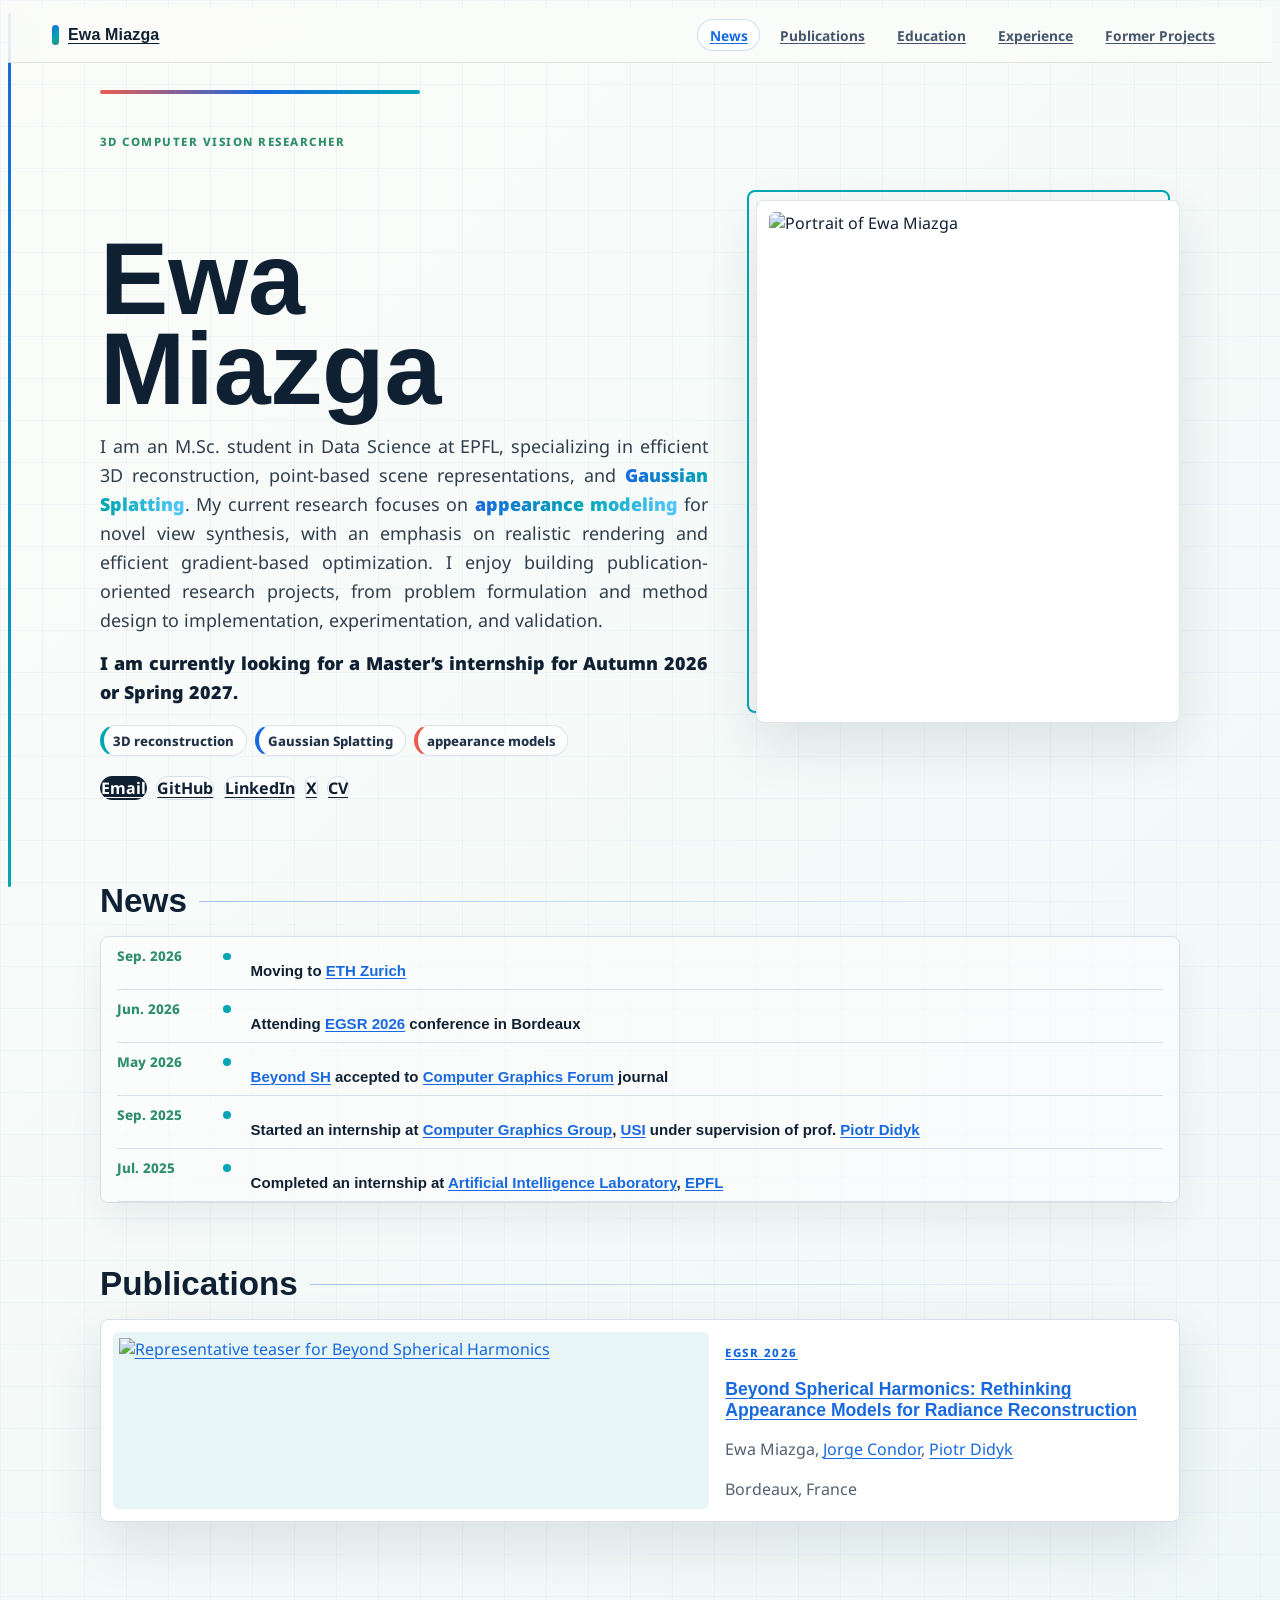
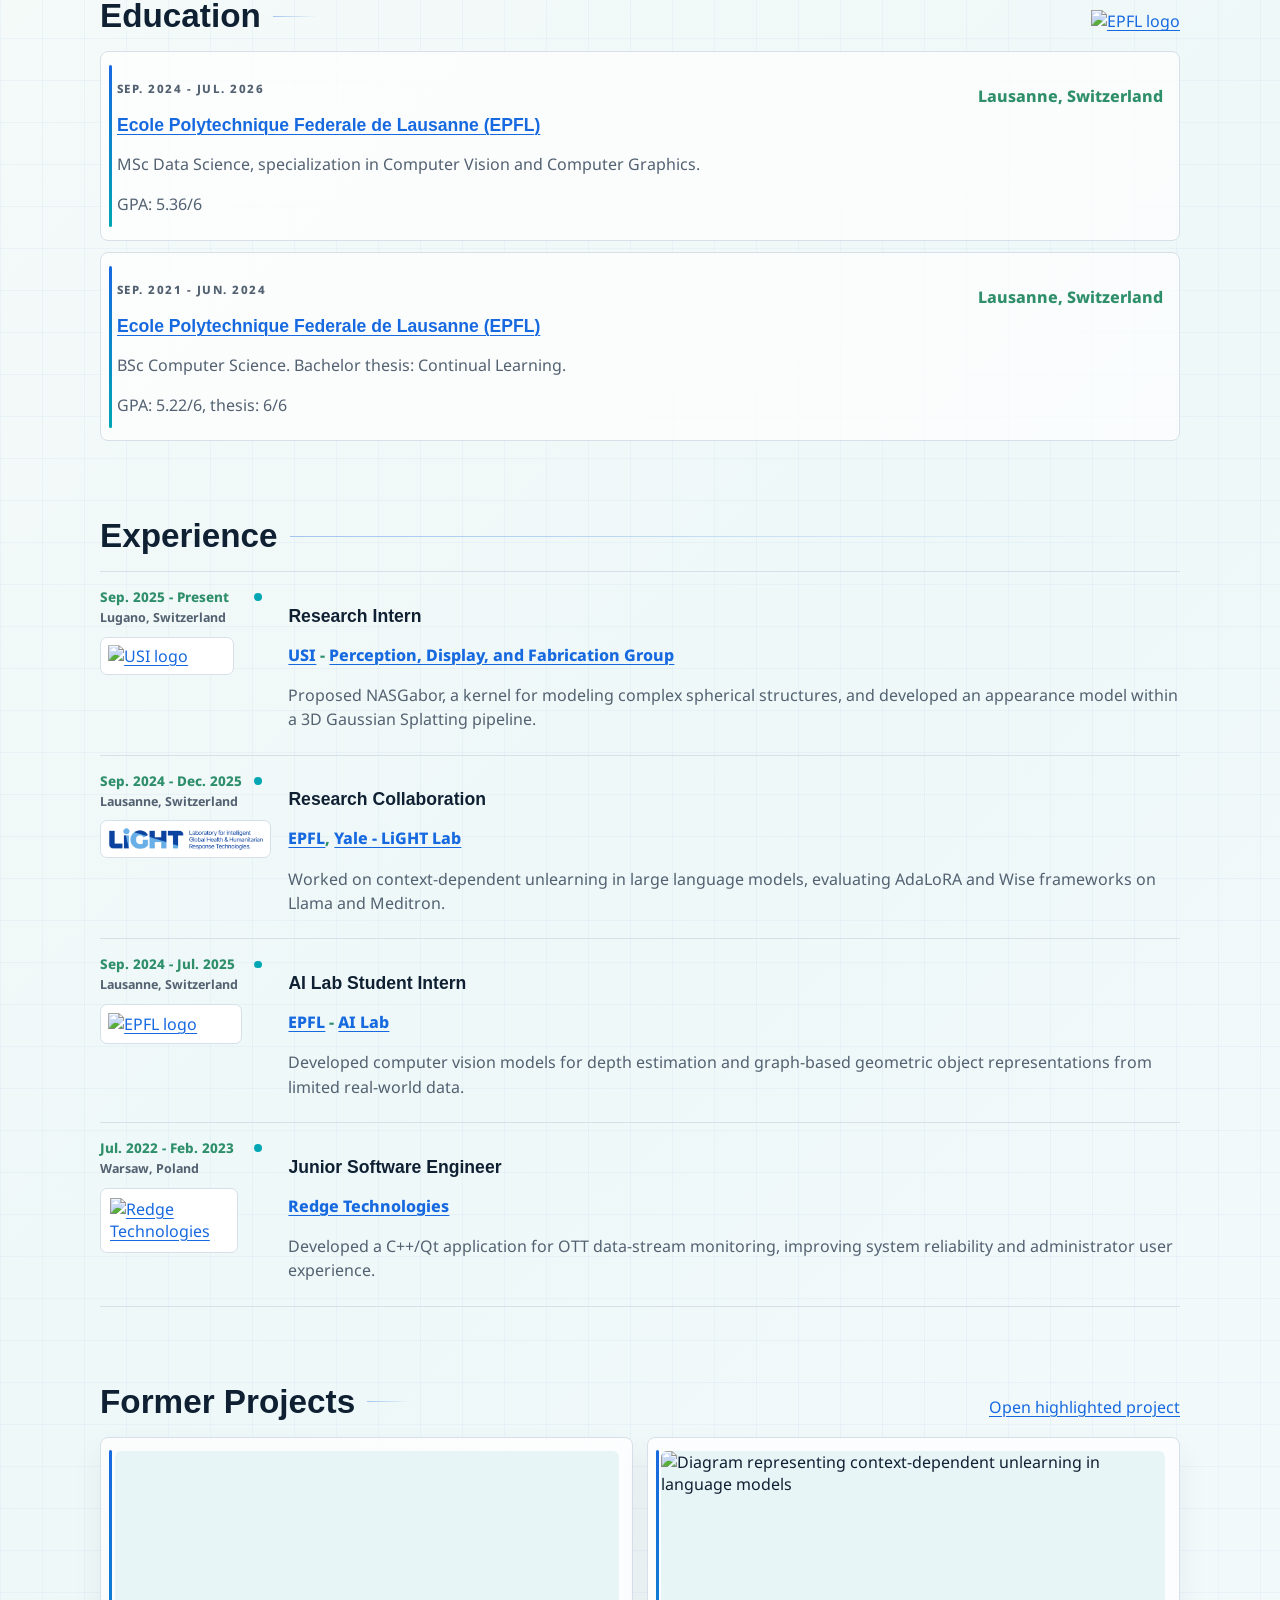
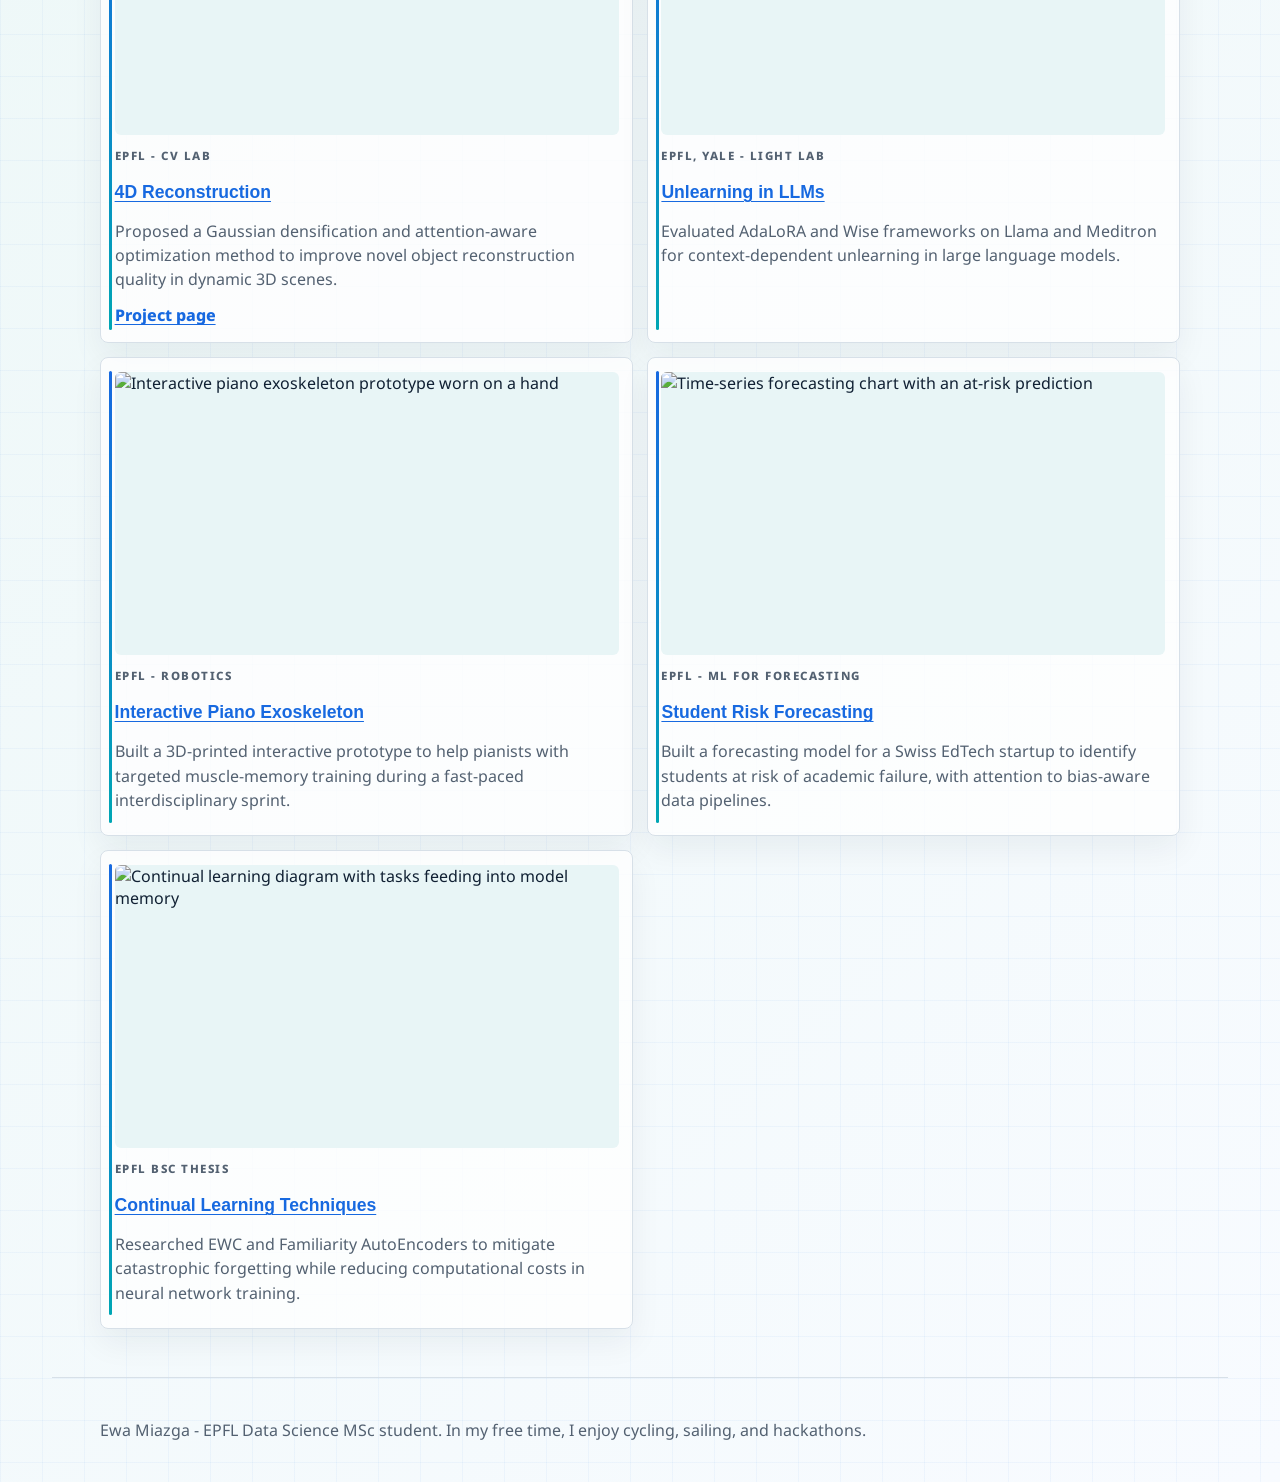
==== index.html @ 1c23f077 "Updated ReadMe & small fixes" ====
<!DOCTYPE html>
<html lang="en">
<head>
  <meta charset="utf-8">
  <meta name="viewport" content="width=device-width, initial-scale=1">
  <meta name="description" content="Ewa Miazga is an EPFL Data Science MSc student and computer vision researcher working on 3D reconstruction, Gaussian Splatting, and appearance modeling.">
  <meta name="keywords" content="Ewa Miazga, EwaMiazga, computer vision researcher, EPFL Data Science, 3D Gaussian Splatting, 3D reconstruction, appearance modeling">
  <meta name="author" content="Ewa Miazga">
  <meta name="robots" content="index, follow, max-image-preview:large">
  <link rel="canonical" href="https://ewamiazga.github.io/">
  <meta property="og:type" content="profile">
  <meta property="og:site_name" content="Ewa Miazga">
  <meta property="og:title" content="Ewa Miazga - Computer Vision Researcher">
  <meta property="og:description" content="Official personal website of Ewa Miazga, EPFL Data Science MSc student researching 3D reconstruction, Gaussian Splatting, and appearance modeling.">
  <meta property="og:image" content="https://ewamiazga.github.io/assets/ewa-miazga.png">
  <meta property="og:url" content="https://ewamiazga.github.io/">
  <meta name="twitter:card" content="summary_large_image">
  <meta name="twitter:title" content="Ewa Miazga - Computer Vision Researcher">
  <meta name="twitter:description" content="Official personal website of Ewa Miazga, EPFL Data Science MSc student researching 3D reconstruction and Gaussian Splatting.">
  <meta name="twitter:image" content="https://ewamiazga.github.io/assets/ewa-miazga.png">
  <title>Ewa Miazga - Computer Vision Researcher</title>

  <link rel="icon" href="./favicon.ico?v=4" sizes="any">
  <link rel="icon" type="image/svg+xml" href="./favicon.svg?v=4">
  <link rel="icon" type="image/png" sizes="32x32" href="./favicon-32.png?v=4">
  <link rel="shortcut icon" href="./favicon.ico?v=4">
  <link rel="apple-touch-icon" href="./apple-touch-icon.png?v=4">
  <link href="https://fonts.googleapis.com/css?family=Google+Sans|Noto+Sans|Castoro" rel="stylesheet">
  <link rel="stylesheet" href="./static/css/bulma.min.css">
  <link rel="stylesheet" href="./static/css/fontawesome.all.min.css">
  <link rel="stylesheet" href="./static/css/personal-site.css">
  <script type="application/ld+json">
    {
      "@context": "https://schema.org",
      "@type": "Person",
      "@id": "https://ewamiazga.github.io/#ewa-miazga",
      "name": "Ewa Miazga",
      "givenName": "Ewa",
      "familyName": "Miazga",
      "url": "https://ewamiazga.github.io/",
      "image": "https://ewamiazga.github.io/assets/ewa-miazga.png",
      "jobTitle": "Computer Vision Researcher",
      "description": "EPFL Data Science MSc student researching 3D reconstruction, Gaussian Splatting, and appearance modeling.",
      "email": "mailto:ewa.miazga02@gmail.com",
      "affiliation": [
        {
          "@type": "CollegeOrUniversity",
          "name": "Ecole Polytechnique Federale de Lausanne",
          "alternateName": "EPFL",
          "url": "https://www.epfl.ch/"
        },
        {
          "@type": "CollegeOrUniversity",
          "name": "Universita della Svizzera italiana",
          "alternateName": "USI",
          "url": "https://www.usi.ch/en"
        }
      ],
      "alumniOf": {
        "@type": "CollegeOrUniversity",
        "name": "Ecole Polytechnique Federale de Lausanne",
        "alternateName": "EPFL",
        "url": "https://www.epfl.ch/"
      },
      "knowsAbout": [
        "Computer vision",
        "3D reconstruction",
        "3D Gaussian Splatting",
        "Novel view synthesis",
        "Appearance modeling"
      ],
      "sameAs": [
        "https://github.com/ewaMiazga",
        "https://www.linkedin.com/in/ewa-miazga",
        "https://x.com/miazga02"
      ]
    }
  </script>
  <script defer src="./static/js/fontawesome.all.min.js"></script>
  <script defer src="./static/js/personal-site.js"></script>
</head>
<body class="personal-site">
  <nav class="personal-nav" aria-label="Main navigation">
    <a class="nav-name" href="./index.html">Ewa Miazga</a>
    <div class="nav-links">
      <a href="#news">News</a>
      <a href="#publications">Publications</a>
      <a href="#education">Education</a>
      <a href="#experience">Experience</a>
      <a href="#projects">Former Projects</a>
    </div>
  </nav>

  <main>
    <section class="personal-hero">
      <div class="personal-hero-copy">
        <p class="eyebrow">3D Computer Vision Researcher</p>
        <h1>Ewa Miazga</h1>
        <p class="hero-summary">
          I am an M.Sc. student in Data Science at EPFL, specializing in efficient 3D reconstruction,
          point-based scene representations, and <strong class="gradient-highlight">Gaussian Splatting</strong>.
          My current research focuses on <strong class="gradient-highlight">appearance modeling</strong>
          for novel view synthesis, with an emphasis on realistic rendering and efficient gradient-based
          optimization. I enjoy building publication-oriented research projects, from problem formulation
          and method design to implementation, experimentation, and validation.

          <strong class="internship-note">I am currently looking for a Master’s internship for Autumn 2026 or Spring 2027.</strong>
        </p>
        <div class="hero-focus" aria-label="Research focus areas">
          <span>3D reconstruction</span>
          <span>Gaussian Splatting</span>
          <span>appearance models</span>
        </div>
        <div class="hero-actions" aria-label="Profile links">
          <a class="button is-dark is-rounded" href="mailto:ewa.miazga02@gmail.com">
            <span class="icon"><i class="fas fa-envelope"></i></span>
            <span>Email</span>
          </a>
          <a class="button is-light is-rounded" href="https://github.com/ewaMiazga" target="_blank" rel="noopener">
            <span class="icon"><i class="fab fa-github"></i></span>
            <span>GitHub</span>
          </a>
          <a class="button is-light is-rounded" href="https://www.linkedin.com/in/ewa-miazga" target="_blank" rel="noopener">
            <span class="icon"><i class="fab fa-linkedin"></i></span>
            <span>LinkedIn</span>
          </a>
          <a class="button is-light is-rounded" href="https://x.com/miazga02" target="_blank" rel="noopener">
            <span class="icon"><i class="fab fa-twitter"></i></span>
            <span>X</span>
          </a>
          <a class="button is-light is-rounded" href="./assets/Ewa_Miazga_CV.pdf" target="_blank" rel="noopener">
            <span class="icon"><i class="fas fa-file-pdf"></i></span>
            <span>CV</span>
          </a>
        </div>
      </div>
      <figure class="portrait-wrap">
        <img src="./assets/ewa-miazga.png" alt="Portrait of Ewa Miazga">
        <!--<figcaption>Researching efficient radiance reconstruction</figcaption>-->
      </figure>
    </section>

    <section id="news" class="personal-section">
      <h2>News</h2>
      <div class="timeline compact-news">
        <article class="timeline-item">
          <time datetime="2026-09">Sep. 2026</time>
          <div>
            <h3>Moving to <a href="https://ethz.ch/en.html" target="_blank" rel="noopener">ETH Zurich</a></h3>
          </div>
        </article>
        <article class="timeline-item">
          <time datetime="2026-06">Jun. 2026</time>
          <div>
            <h3>
              Attending <a href="https://egsr2026.inria.fr" target="_blank" rel="noopener">EGSR 2026</a>
              conference in Bordeaux
            </h3>
          </div>
        </article>
        <article class="timeline-item">
          <time datetime="2026-05">May 2026</time>
          <div>
            <h3>
              <strong>
                <a href="https://arcanous98.github.io/projectPages/beyondSH.html" target="_blank" rel="noopener">Beyond SH</a>
                accepted to
                <a href="https://onlinelibrary.wiley.com/journal/14678659" target="_blank" rel="noopener">Computer Graphics Forum</a>
                journal
              </strong>
            </h3>
          </div>
        </article>
        <article class="timeline-item">
          <time datetime="2025-09">Sep. 2025</time>
          <div>
            <h3>
              Started an internship at <a href="https://www.pdf.inf.usi.ch/people/piotr/" target="_blank" rel="noopener">Computer Graphics Group</a>,
              <a href="https://www.usi.ch/en" target="_blank" rel="noopener">USI</a>
              under supervision of prof.
              <a href="https://scholar.google.com/citations?user=kH5VxAIAAAAJ&hl=en" target="_blank" rel="noopener">Piotr Didyk</a>
            </h3>
          </div>
        </article>
        <article class="timeline-item">
          <time datetime="2025-07">Jul. 2025</time>
          <div>
            <h3>
              Completed an internship at
              <a href="https://www.epfl.ch/labs/lia/" target="_blank" rel="noopener">Artificial Intelligence Laboratory</a>, <a href="https://www.epfl.ch/en/" target="_blank" rel="noopener">EPFL</a>
            </h3>
          </div>
        </article>
      </div>
    </section>

    <section id="publications" class="personal-section">
      <h2>Publications</h2>
      <article class="featured-publication">
        <a class="publication-media" href="https://arcanous98.github.io/projectPages/beyondSH.html" target="_blank" rel="noopener">
          <img src="./assets/publication-teaser.png" alt="Representative teaser for Beyond Spherical Harmonics">
        </a>
        <div>
          <p class="section-label"><a href="https://egsr2026.inria.fr" target="_blank" rel="noopener">EGSR 2026</a></p>
          <h3>
            <a href="https://arcanous98.github.io/projectPages/beyondSH.html" target="_blank" rel="noopener">
              Beyond Spherical Harmonics: Rethinking Appearance Models for Radiance Reconstruction
            </a>
          </h3>
          <p>
            Ewa Miazga,
            <a href="https://arcanous98.github.io/index.html" target="_blank" rel="noopener">Jorge Condor</a>,
            <a href="https://scholar.google.com/citations?user=kH5VxAIAAAAJ&hl=en" target="_blank" rel="noopener">Piotr Didyk</a>
          </p>
          <p>Bordeaux, France</p>
        </div>
      </article>
    </section>

    <section id="education" class="personal-section">
      <div class="section-heading-row">
        <h2>Education</h2>
        <a href="https://www.epfl.ch/en/" target="_blank" rel="noopener">
          <img class="section-badge" src="./assets/epfl-logo.png" alt="EPFL logo">
        </a>
      </div>

      <div class="credential-list">
        <article class="credential-card">
          <div>
            <p class="section-label">Sep. 2024 - Jul. 2026</p>
            <h3><a href="https://www.epfl.ch/en/" target="_blank" rel="noopener">Ecole Polytechnique Federale de Lausanne (EPFL)</a></h3>
            <p>MSc Data Science, specialization in Computer Vision and Computer Graphics.</p>
            <p>GPA: 5.36/6</p>
          </div>
          <p class="credential-location">Lausanne, Switzerland</p>
        </article>

        <article class="credential-card">
          <div>
            <p class="section-label">Sep. 2021 - Jun. 2024</p>
            <h3><a href="https://www.epfl.ch/en/" target="_blank" rel="noopener">Ecole Polytechnique Federale de Lausanne (EPFL)</a></h3>
            <p>BSc Computer Science. Bachelor thesis: Continual Learning.</p>
            <p>GPA: 5.22/6, thesis: 6/6</p>
          </div>
          <p class="credential-location">Lausanne, Switzerland</p>
        </article>
      </div>
    </section>

    <section id="experience" class="personal-section">
      <h2>Experience</h2>
      <div class="timeline">
        <article class="timeline-item">
          <div class="timeline-meta">
            <time datetime="2025-09">Sep. 2025 - Present</time>
            <p class="timeline-location">Lugano, Switzerland</p>
            <a href="https://www.usi.ch/en" target="_blank" rel="noopener">
              <img class="experience-badge usi-badge" src="./assets/usi-logo.svg" alt="USI logo">
            </a>
          </div>
          <div>
            <h3>Research Intern</h3> 
            <p class="timeline-subtitle">
            <a href="https://www.usi.ch/en" target="_blank" rel="noopener">USI</a>
            - <a href="https://www.pdf.inf.usi.ch/people/piotr/" target="_blank" rel="noopener">Perception, Display, and Fabrication Group</a>
            </p>
            <p>
              Proposed NASGabor, a kernel for modeling complex spherical structures, and developed
              an appearance model within a 3D Gaussian Splatting pipeline.
            </p>
          </div>
        </article>

        <article class="timeline-item">
          <div class="timeline-meta">
            <time datetime="2024-09">Sep. 2024 - Dec. 2025</time>
            <p class="timeline-location">Lausanne, Switzerland</p>
            <a href="https://www.light-laboratory.org" target="_blank" rel="noopener">
              <img class="experience-badge light-lab-badge" src="./assets/light-lab-blue-logo.png" alt="LiGHT Laboratory logo">
            </a>
          </div>
          <div>
            <h3>Research Collaboration</h3>
            <p class="timeline-subtitle">
              <a href="https://www.epfl.ch/en/" target="_blank" rel="noopener">EPFL</a>, <a href="https://www.yale.edu" target="_blank" rel="noopener">Yale - LiGHT Lab</a>
            </p>
            <p>
              Worked on context-dependent unlearning in large language models, evaluating AdaLoRA and
              Wise frameworks on Llama and Meditron.
            </p>
          </div>
        </article>

        <article class="timeline-item">
          <div class="timeline-meta">
            <time datetime="2024-09">Sep. 2024 - Jul. 2025</time>
            <p class="timeline-location">Lausanne, Switzerland</p>
            <a href="https://www.epfl.ch/labs/lia/" target="_blank" rel="noopener">
              <img class="experience-badge epfl-badge" src="./assets/epfl-logo.png" alt="EPFL logo">
            </a>
          </div>
          <div>
            <h3>AI Lab Student Intern</h3>
            <p class="timeline-subtitle">
              <a href="https://www.epfl.ch/en/" target="_blank" rel="noopener">EPFL</a>
              - <a href="https://www.epfl.ch/labs/lia/" target="_blank" rel="noopener">AI Lab</a>
            </p>
            <p>
              Developed computer vision models for depth estimation and graph-based geometric object
              representations from limited real-world data.
            </p>
          </div>
        </article>

        <article class="timeline-item">
          <div class="timeline-meta">
            <time datetime="2022-07">Jul. 2022 - Feb. 2023</time>
            <p class="timeline-location">Warsaw, Poland</p>
            <a href="https://redge.com/en/" target="_blank" rel="noopener">
              <img class="experience-badge redge-badge" src="./assets/redge-logo.svg" alt="Redge Technologies logo">
            </a>
          </div>
          <div>
            <h3>Junior Software Engineer</h3>
            <p class="timeline-subtitle"><a href="https://redge.com/en/" target="_blank" rel="noopener">Redge Technologies</a></p>
            <p>
              Developed a C++/Qt application for OTT data-stream monitoring, improving system
              reliability and administrator user experience.
            </p>
          </div>
        </article>
      </div>
    </section>

    <section id="projects" class="personal-section">
      <div class="section-heading-row">
        <h2>Former Projects</h2>
        <a href="./projects/3dgstream/">Open highlighted project</a>
      </div>

      <div class="project-grid">
        <article class="project-card">
          <div class="project-media">
            <video id="reconstruction-teaser" autoplay loop muted playsinline preload="auto">
              <source src="./projects/3dgstream/teaser-videos/0.2-spawn500-dyn-color-spawn-300iter-new-loss-color-map-min-dist-1-col-mask.mp4" type="video/mp4">
            </video>
          </div>
          <p class="section-label">EPFL - CV Lab</p>
          <h3>
            <a href="./projects/3dgstream/">4D Reconstruction</a>
          </h3>
          <p>
            Proposed a Gaussian densification and attention-aware optimization method to improve
            novel object reconstruction quality in dynamic 3D scenes.
          </p>
          <a class="text-link" href="https://ewamiazga.github.io" target="_blank" rel="noopener">
            Project page
          </a>
        </article>

        <article class="project-card">
          <div class="project-media">
            <img src="./assets/unlearning-thumbnail.svg" alt="Diagram representing context-dependent unlearning in language models">
          </div>
          <p class="section-label">EPFL, Yale - LiGHT Lab</p>
          <h3>
            <a href="https://github.com/CS-433/ml-project-2-data_dealers/blob/main/report2.pdf" target="_blank" rel="noopener">
              Unlearning in LLMs
            </a>
          </h3>
          <p>
            Evaluated AdaLoRA and Wise frameworks on Llama and Meditron for context-dependent unlearning
            in large language models.
          </p>
        </article>

        <article class="project-card">
          <div class="project-media">
            <img src="./assets/exoskeleton-demo.gif" alt="Interactive piano exoskeleton prototype worn on a hand">
          </div>
          <p class="section-label">EPFL - Robotics</p>
          <h3>
            <a href="https://github.com/epfl-cs358/2024sp-exoskeleton" target="_blank" rel="noopener">
              Interactive Piano Exoskeleton
            </a>
          </h3>
          <p>
            Built a 3D-printed interactive prototype to help pianists with targeted muscle-memory training
            during a fast-paced interdisciplinary sprint.
          </p>
        </article>

        <article class="project-card">
          <div class="project-media">
            <img src="./assets/forecasting-thumbnail.svg" alt="Time-series forecasting chart with an at-risk prediction">
          </div>
          <p class="section-label">EPFL - ML for Forecasting</p>
          <h3>
            <a href="https://github.com/ML4BD/final-submission-calcularis-crusaders/blob/main/MLBD_Final_Report_Calcularis_Crusaders.pdf" target="_blank" rel="noopener">
              Student Risk Forecasting
            </a>
          </h3>
          <p>
            Built a forecasting model for a Swiss EdTech startup to identify students at risk of academic
            failure, with attention to bias-aware data pipelines.
          </p>
        </article>

        <article class="project-card">
          <div class="project-media">
            <img src="./assets/continual-learning-thumbnail.svg" alt="Continual learning diagram with tasks feeding into model memory">
          </div>
          <p class="section-label">EPFL BSc Thesis</p>
          <h3>
            <a href="https://github.com/ewaMiazga/continual-learning-project-2024/blob/main/Report.pdf" target="_blank" rel="noopener">
              Continual Learning Techniques
            </a>
          </h3>
          <p>
            Researched EWC and Familiarity AutoEncoders to mitigate catastrophic forgetting while reducing
            computational costs in neural network training.
          </p>
        </article>
      </div>
    </section>
  </main>

  <footer class="personal-footer">
    <p>
      Ewa Miazga - EPFL Data Science MSc student. In my free time, I enjoy cycling, sailing, and hackathons.
    </p>
  </footer>
  <script>
    (() => {
      const teaser = document.getElementById("reconstruction-teaser");
      if (!teaser) return;

      const playTeaser = () => {
        teaser.muted = true;
        teaser.defaultMuted = true;
        teaser.playsInline = true;
        teaser.autoplay = true;
        teaser.loop = true;
        teaser.load();
        teaser.play().catch(() => {});
      };

      window.addEventListener("DOMContentLoaded", playTeaser);
      window.addEventListener("load", playTeaser);
      document.addEventListener("visibilitychange", () => {
        if (!document.hidden) playTeaser();
      });
      ["pointerdown", "touchstart", "keydown"].forEach((eventName) => {
        window.addEventListener(eventName, playTeaser, { once: true });
      });
    })();
  </script>
</body>
</html>
---- static/css/personal-site.css ----
:root {
  --ink: #102033;
  --muted: #536171;
  --paper: #fbfcf9;
  --panel: #ffffff;
  --line: #d7e0e8;
  --blue: #1769e0;
  --cyan: #00a6b4;
  --green: #2f8f6b;
  --coral: #e85d4f;
  --shadow: 0 22px 55px rgba(16, 32, 51, 0.11);
}

.personal-site {
  background:
    linear-gradient(90deg, rgba(23, 105, 224, 0.045) 1px, transparent 1px),
    linear-gradient(180deg, rgba(23, 105, 224, 0.045) 1px, transparent 1px),
    linear-gradient(135deg, #fbfcf9 0%, #eef8f8 52%, #f8fbff 100%);
  background-size: 42px 42px, 42px 42px, auto;
  color: var(--ink);
  font-family: 'Noto Sans', sans-serif;
}

.personal-site a {
  color: var(--blue);
  text-decoration-thickness: 0.08em;
  text-underline-offset: 0.16em;
}

.personal-site a:hover {
  color: #0c4fb2;
}

.personal-site .button {
  border-radius: 999px;
  box-shadow: none;
  font-weight: 700;
  transition: transform 160ms ease, box-shadow 160ms ease, background 160ms ease;
}

.personal-site .button:hover {
  transform: translateY(-1px);
}

.personal-site .button.is-dark {
  background: var(--ink);
  border: 1px solid var(--ink);
  color: #ffffff;
}

.personal-site .button.is-dark:hover {
  background: #193653;
  box-shadow: 0 12px 24px rgba(16, 32, 51, 0.18);
  color: #ffffff;
}

.personal-site .button.is-light {
  background: rgba(255, 255, 255, 0.78);
  border: 1px solid var(--line);
  color: var(--ink);
}

.personal-site .button.is-light:hover {
  background: #ffffff;
  border-color: rgba(23, 105, 224, 0.35);
  color: var(--blue);
}

.personal-nav {
  align-items: center;
  backdrop-filter: blur(18px);
  background: rgba(251, 252, 249, 0.84);
  border-bottom: 1px solid rgba(16, 32, 51, 0.11);
  display: flex;
  justify-content: space-between;
  padding: 0.7rem clamp(1rem, 4vw, 2.75rem);
  position: sticky;
  top: 0;
  z-index: 20;
}

.nav-name {
  align-items: center;
  color: var(--ink) !important;
  display: inline-flex;
  font-family: 'Google Sans', sans-serif;
  font-size: 1rem;
  font-weight: 800;
  gap: 0.55rem;
  letter-spacing: 0.01em;
}

.nav-name::before {
  background: linear-gradient(135deg, var(--blue), var(--cyan) 55%, var(--green));
  border-radius: 4px;
  content: "";
  height: 1.25rem;
  width: 0.45rem;
}

.nav-links {
  display: flex;
  flex-wrap: wrap;
  gap: 0.45rem;
  justify-content: flex-end;
}

.nav-links a {
  border: 1px solid transparent;
  border-radius: 999px;
  color: #46566a;
  font-size: 0.86rem;
  font-weight: 700;
  padding: 0.34rem 0.72rem;
  transition: background 160ms ease, border-color 160ms ease, color 160ms ease;
}

.nav-links a:hover,
.nav-links a.is-active {
  background: #ffffff;
  border-color: rgba(23, 105, 224, 0.22);
  color: var(--blue);
}

.personal-hero,
.personal-section,
.personal-footer {
  margin: 0 auto;
  max-width: 1080px;
  padding-left: clamp(1rem, 4vw, 3rem);
  padding-right: clamp(1rem, 4vw, 3rem);
}

.personal-hero {
  align-items: center;
  display: grid;
  gap: clamp(1.5rem, 4vw, 3rem);
  grid-template-columns: minmax(0, 1.12fr) minmax(280px, 0.78fr);
  min-height: calc(76vh - 58px);
  padding-bottom: 3.4rem;
  padding-top: 3.7rem;
  position: relative;
}

.personal-hero::before {
  background: linear-gradient(90deg, var(--coral), var(--blue), var(--cyan));
  border-radius: 999px;
  content: "";
  height: 4px;
  left: clamp(1rem, 4vw, 3rem);
  position: absolute;
  top: 1.65rem;
  width: min(320px, 46vw);
}

.personal-hero-copy {
  position: relative;
  z-index: 1;
}

.eyebrow,
.section-label {
  color: var(--green);
  font-size: 0.72rem;
  font-weight: 800;
  letter-spacing: 0.13em;
  margin-bottom: 0.5rem;
  text-transform: uppercase;
}

.personal-hero h1 {
  color: var(--ink);
  font-family: 'Google Sans', sans-serif;
  font-size: clamp(3.2rem, 8vw, 6.4rem);
  font-weight: 800;
  letter-spacing: 0;
  line-height: 0.88;
  margin-bottom: 1.05rem;
  max-width: 7ch;
}

.hero-summary {
  color: #2f3d4c;
  font-size: clamp(1rem, 1.6vw, 1.12rem);
  line-height: 1.62;
  max-width: 680px;
  text-align: justify;
  text-wrap: pretty;
}

.gradient-highlight {
  background: linear-gradient(90deg, #1769e0 0%, #00a6b4 52%, #55c7ff 100%);
  background-clip: text;
  -webkit-background-clip: text;
  color: transparent;
  font-weight: 900;
}

.internship-note {
  color: var(--ink);
  display: block;
  font-weight: 900;
  margin-top: 0.85rem;
}

.hero-focus {
  display: flex;
  flex-wrap: wrap;
  gap: 0.5rem;
  margin-top: 1rem;
}

.hero-focus span {
  background: rgba(255, 255, 255, 0.72);
  border: 1px solid rgba(16, 32, 51, 0.12);
  border-left: 4px solid var(--cyan);
  border-radius: 999px;
  color: #223248;
  font-size: 0.82rem;
  font-weight: 800;
  padding: 0.36rem 0.72rem 0.36rem 0.58rem;
}

.hero-focus span:nth-child(2) {
  border-left-color: var(--blue);
}

.hero-focus span:nth-child(3) {
  border-left-color: var(--coral);
}

.hero-actions {
  display: flex;
  flex-wrap: wrap;
  gap: 0.58rem;
  margin-top: 1.25rem;
}

.portrait-wrap {
  background: var(--panel);
  border: 1px solid rgba(16, 32, 51, 0.12);
  border-radius: 8px;
  box-shadow: var(--shadow);
  margin: 0;
  padding: 0.7rem;
  position: relative;
}

.portrait-wrap::before {
  border: 2px solid var(--cyan);
  border-radius: 8px;
  content: "";
  inset: -0.65rem 0.55rem 0.55rem -0.65rem;
  position: absolute;
  z-index: -1;
}

.portrait-wrap img {
  aspect-ratio: 4 / 5;
  border-radius: 6px;
  display: block;
  height: auto;
  object-fit: cover;
  width: 100%;
}

.portrait-wrap figcaption {
  background: var(--ink);
  border-radius: 6px;
  bottom: 1.3rem;
  color: #ffffff;
  font-size: 0.78rem;
  font-weight: 800;
  left: -0.65rem;
  line-height: 1.25;
  max-width: 210px;
  padding: 0.62rem 0.72rem;
  position: absolute;
}

.personal-section {
  padding-bottom: 3rem;
  scroll-margin-top: 82px;
}

.personal-section h2 {
  align-items: center;
  color: var(--ink);
  display: flex;
  font-family: 'Google Sans', sans-serif;
  font-size: clamp(1.55rem, 2.6vw, 2.25rem);
  font-weight: 800;
  gap: 0.75rem;
  margin-bottom: 1rem;
}

.personal-section h2::after {
  background: linear-gradient(90deg, rgba(23, 105, 224, 0.36), rgba(0, 166, 180, 0));
  content: "";
  flex: 1;
  height: 1px;
  min-width: 44px;
}

.timeline {
  border-top: 1px solid var(--line);
}

.timeline-item {
  border-bottom: 1px solid var(--line);
  display: grid;
  gap: 1.15rem;
  grid-template-columns: 170px 1fr;
  padding: 1rem 0;
  position: relative;
}

.timeline-item::before {
  background: var(--cyan);
  border-radius: 999px;
  content: "";
  height: 0.48rem;
  left: 154px;
  position: absolute;
  top: 1.32rem;
  width: 0.48rem;
}

.compact-news {
  background: rgba(255, 255, 255, 0.58);
  border: 1px solid var(--line);
  border-radius: 8px;
  box-shadow: 0 16px 36px rgba(16, 32, 51, 0.06);
  padding: 0 1rem;
}

.compact-news .timeline-item {
  gap: 0.85rem;
  grid-template-columns: 120px 1fr;
  padding: 0.62rem 0;
}

.compact-news .timeline-item::before {
  left: 106px;
  top: 0.95rem;
}

.compact-news .timeline-item h3 {
  font-size: 0.94rem;
  margin-bottom: 0;
}

#news {
  padding-bottom: 2.2rem;
}

.timeline-item time {
  color: var(--green);
  display: block;
  font-size: 0.84rem;
  font-weight: 800;
}

.timeline-meta {
  align-self: start;
}

.timeline-location {
  color: var(--muted);
  font-size: 0.78rem;
  font-weight: 700;
  line-height: 1.25;
  margin: 0.18rem 0 0;
}

.timeline-subtitle {
  color: var(--green) !important;
  font-weight: 800;
  margin-bottom: 0.2rem;
}

.experience-badge {
  background: #ffffff;
  border: 1px solid var(--line);
  border-radius: 7px;
  display: block;
  height: auto;
  margin-top: 0.55rem;
  max-height: 46px;
  max-width: 118px;
  padding: 0.28rem;
}

.redge-badge {
  padding: 0.55rem;
}

.light-lab-badge {
  max-height: 42px;
  max-width: 156px;
  padding: 0.34rem 0.42rem;
}

.epfl-badge {
  max-height: 32px;
  max-width: 126px;
  padding: 0.5rem 0.45rem;
}

.usi-badge {
  max-height: 50px;
  padding: 0.45rem;
}

.timeline-item h3,
.featured-publication h3,
.credential-card h3,
.project-card h3 {
  font-family: 'Google Sans', sans-serif;
  font-size: 1.1rem;
  font-weight: 800;
  margin-bottom: 0.28rem;
}

.timeline-item p,
.featured-publication p,
.credential-card p,
.project-card p,
.personal-footer p {
  color: var(--muted);
  line-height: 1.52;
  margin-bottom: 0.45rem;
}

.featured-publication {
  background: var(--panel);
  border: 1px solid var(--line);
  border-radius: 8px;
  box-shadow: var(--shadow);
  display: grid;
  gap: 1rem;
  grid-template-columns: minmax(360px, 1.35fr) minmax(0, 1fr);
  overflow: hidden;
  padding: 0.75rem;
}

.publication-media {
  background: #e8f5f6;
  border-radius: 6px;
  display: block;
  margin-bottom: 0;
  overflow: hidden;
  padding: 0.35rem;
}

.publication-media img {
  display: block;
  height: auto;
  object-fit: contain;
  width: 100%;
}

.section-heading-row {
  align-items: baseline;
  display: flex;
  gap: 0.75rem;
  justify-content: space-between;
}

.section-badge {
  height: auto;
  max-height: 44px;
  max-width: 150px;
  object-fit: contain;
}

.credential-list {
  display: grid;
  gap: 0.7rem;
}

.credential-card {
  align-items: flex-start;
  background: rgba(255, 255, 255, 0.74);
  border: 1px solid var(--line);
  border-radius: 8px;
  display: flex;
  gap: 0.85rem;
  justify-content: space-between;
  padding: 1rem;
  position: relative;
}

.credential-card::before,
.project-card::before,
.featured-publication::before {
  background: linear-gradient(180deg, var(--blue), var(--cyan));
  border-radius: 999px;
  content: "";
  height: calc(100% - 1.6rem);
  left: 0.5rem;
  position: absolute;
  top: 0.8rem;
  width: 3px;
}

.credential-card > *,
.project-card > *,
.featured-publication > * {
  position: relative;
  z-index: 1;
}

.credential-location {
  color: var(--green) !important;
  flex: 0 0 auto;
  font-weight: 800;
  text-align: right;
}

.project-grid {
  display: grid;
  gap: 0.85rem;
  grid-template-columns: repeat(2, minmax(0, 1fr));
}

.project-card {
  background: rgba(255, 255, 255, 0.78);
  border: 1px solid var(--line);
  border-radius: 8px;
  box-shadow: 0 14px 32px rgba(16, 32, 51, 0.06);
  overflow: hidden;
  padding: 0.85rem 0.85rem 1rem;
  position: relative;
  transition: transform 160ms ease, box-shadow 160ms ease, border-color 160ms ease;
}

.project-card:hover {
  border-color: rgba(23, 105, 224, 0.32);
  box-shadow: var(--shadow);
  transform: translateY(-2px);
}

.project-media {
  aspect-ratio: 16 / 9;
  background: #e8f5f6;
  border-radius: 6px;
  margin-bottom: 0.75rem;
  overflow: hidden;
}

.project-media img,
.project-media video {
  display: block;
  height: 100%;
  object-fit: cover;
  width: 100%;
}

.text-link {
  display: inline-block;
  font-weight: 800;
  margin-top: 0.35rem;
}

.personal-footer {
  border-top: 1px solid var(--line);
  padding-bottom: 1.5rem;
  padding-top: 1.5rem;
}

@media (max-width: 820px) {
  .personal-nav {
    align-items: flex-start;
    flex-direction: column;
    gap: 0.65rem;
  }

  .nav-links {
    justify-content: flex-start;
  }

  .personal-hero {
    grid-template-columns: 1fr;
    min-height: auto;
    padding-top: 3rem;
  }

  .personal-hero h1 {
    max-width: none;
  }

  .portrait-wrap {
    max-width: 420px;
  }

  .portrait-wrap figcaption {
    left: 1.2rem;
  }

  .timeline-item,
  .compact-news .timeline-item,
  .project-grid,
  .featured-publication {
    grid-template-columns: 1fr;
  }

  .timeline-item::before,
  .compact-news .timeline-item::before {
    display: none;
  }

  .section-heading-row {
    align-items: flex-start;
    flex-direction: column;
  }

  .credential-card {
    flex-direction: column;
  }

  .credential-location {
    text-align: left;
  }
}
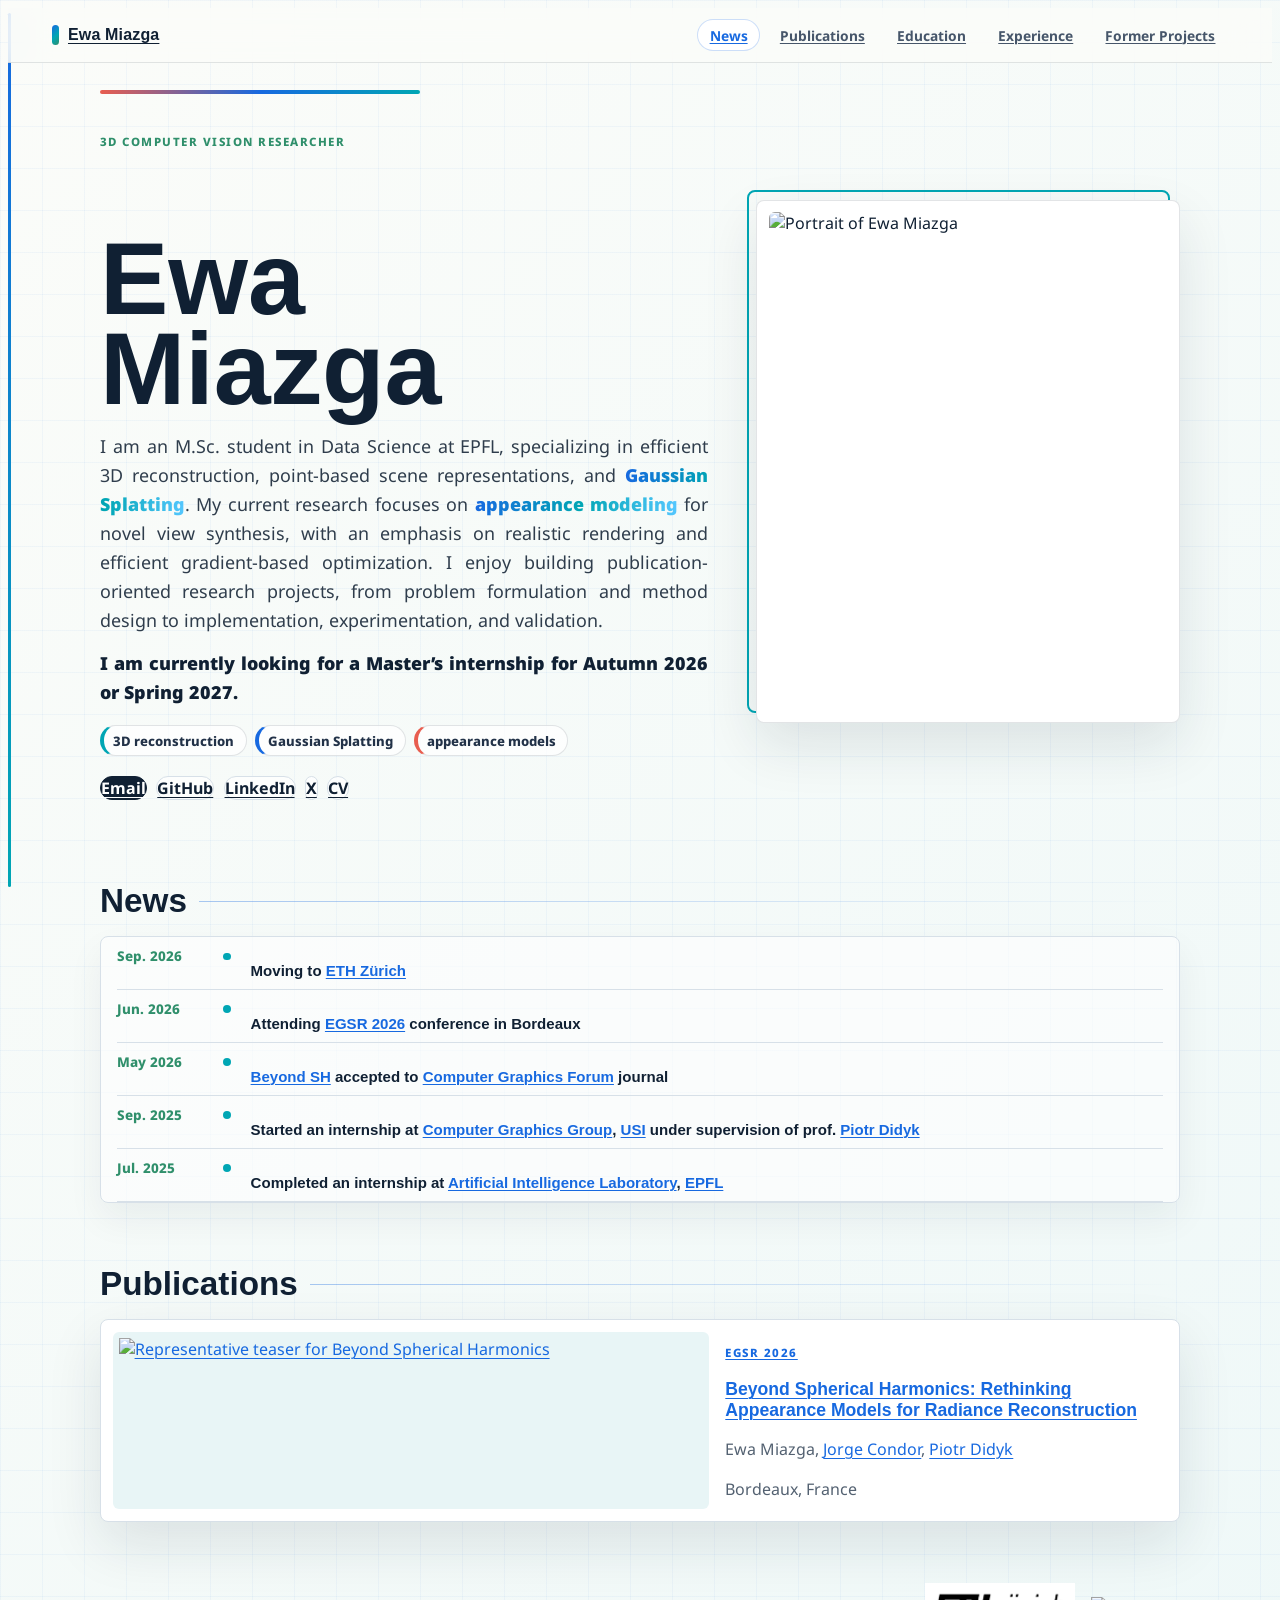
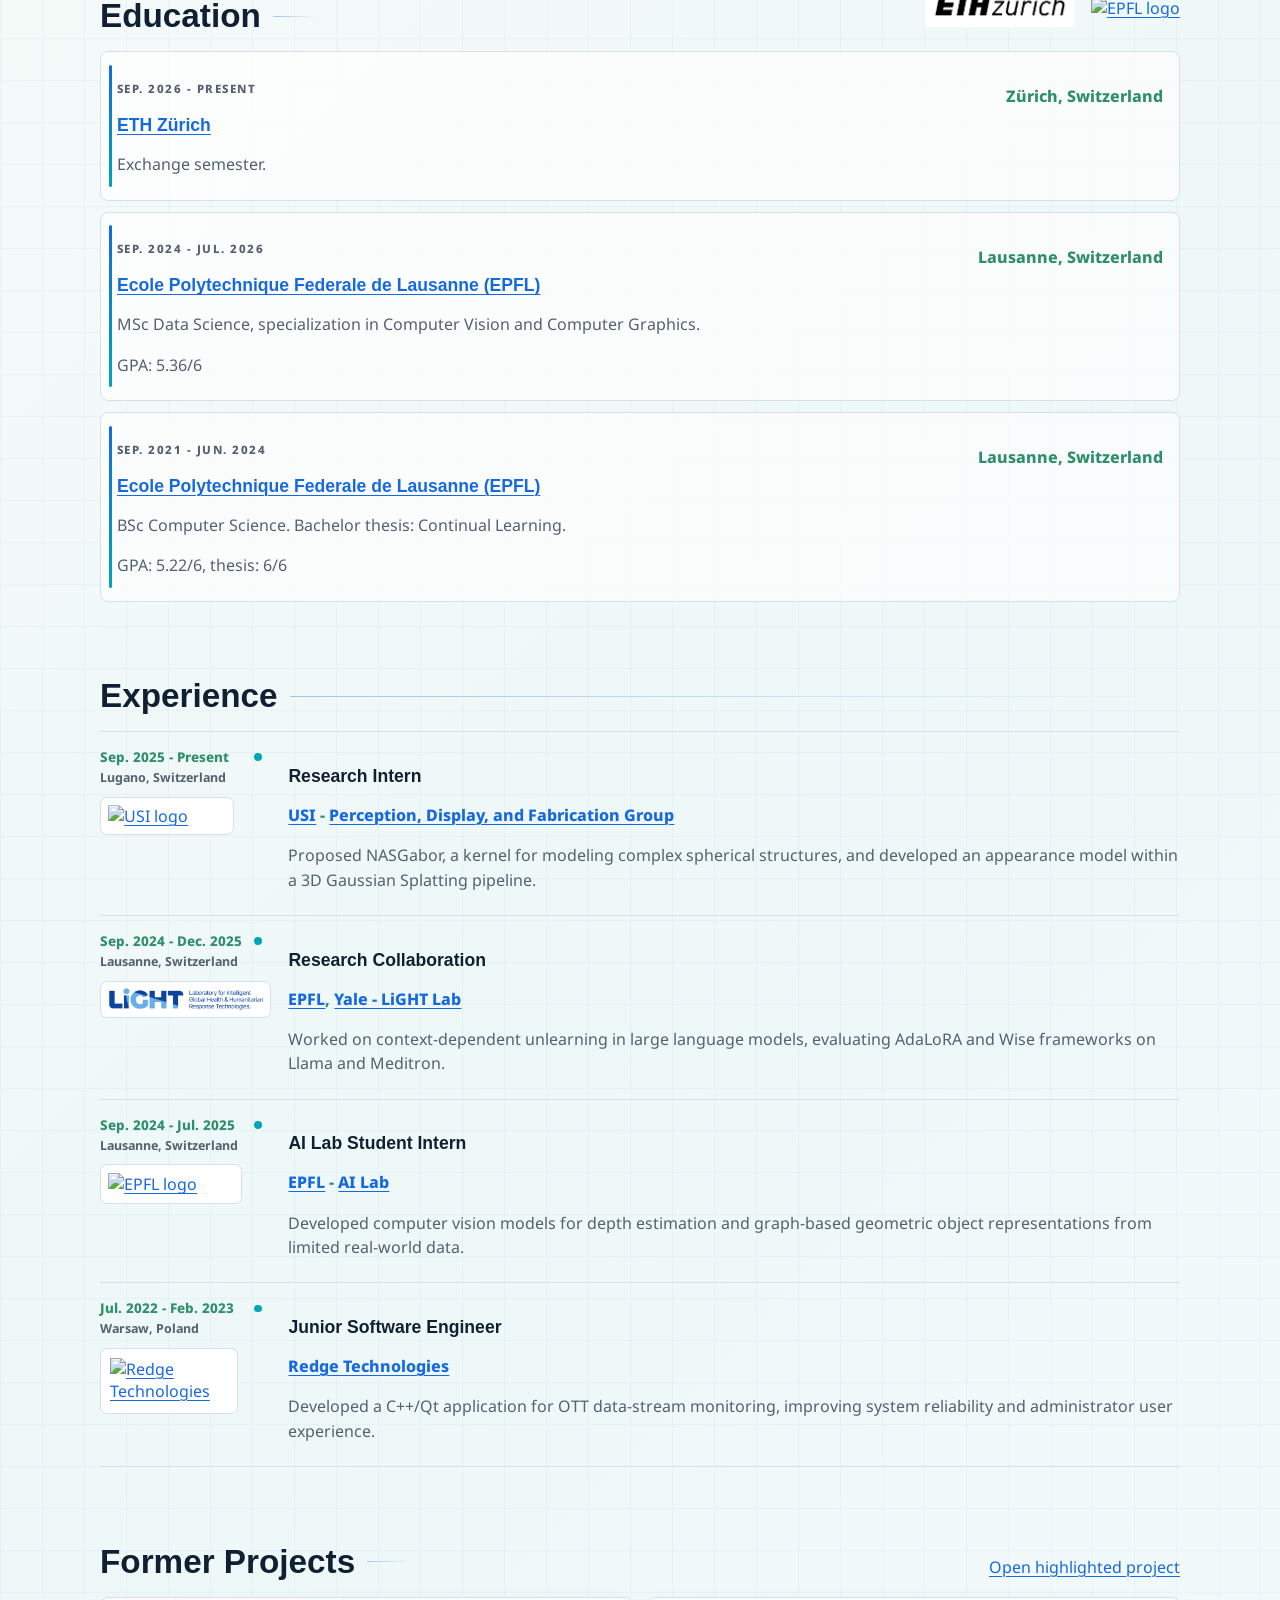
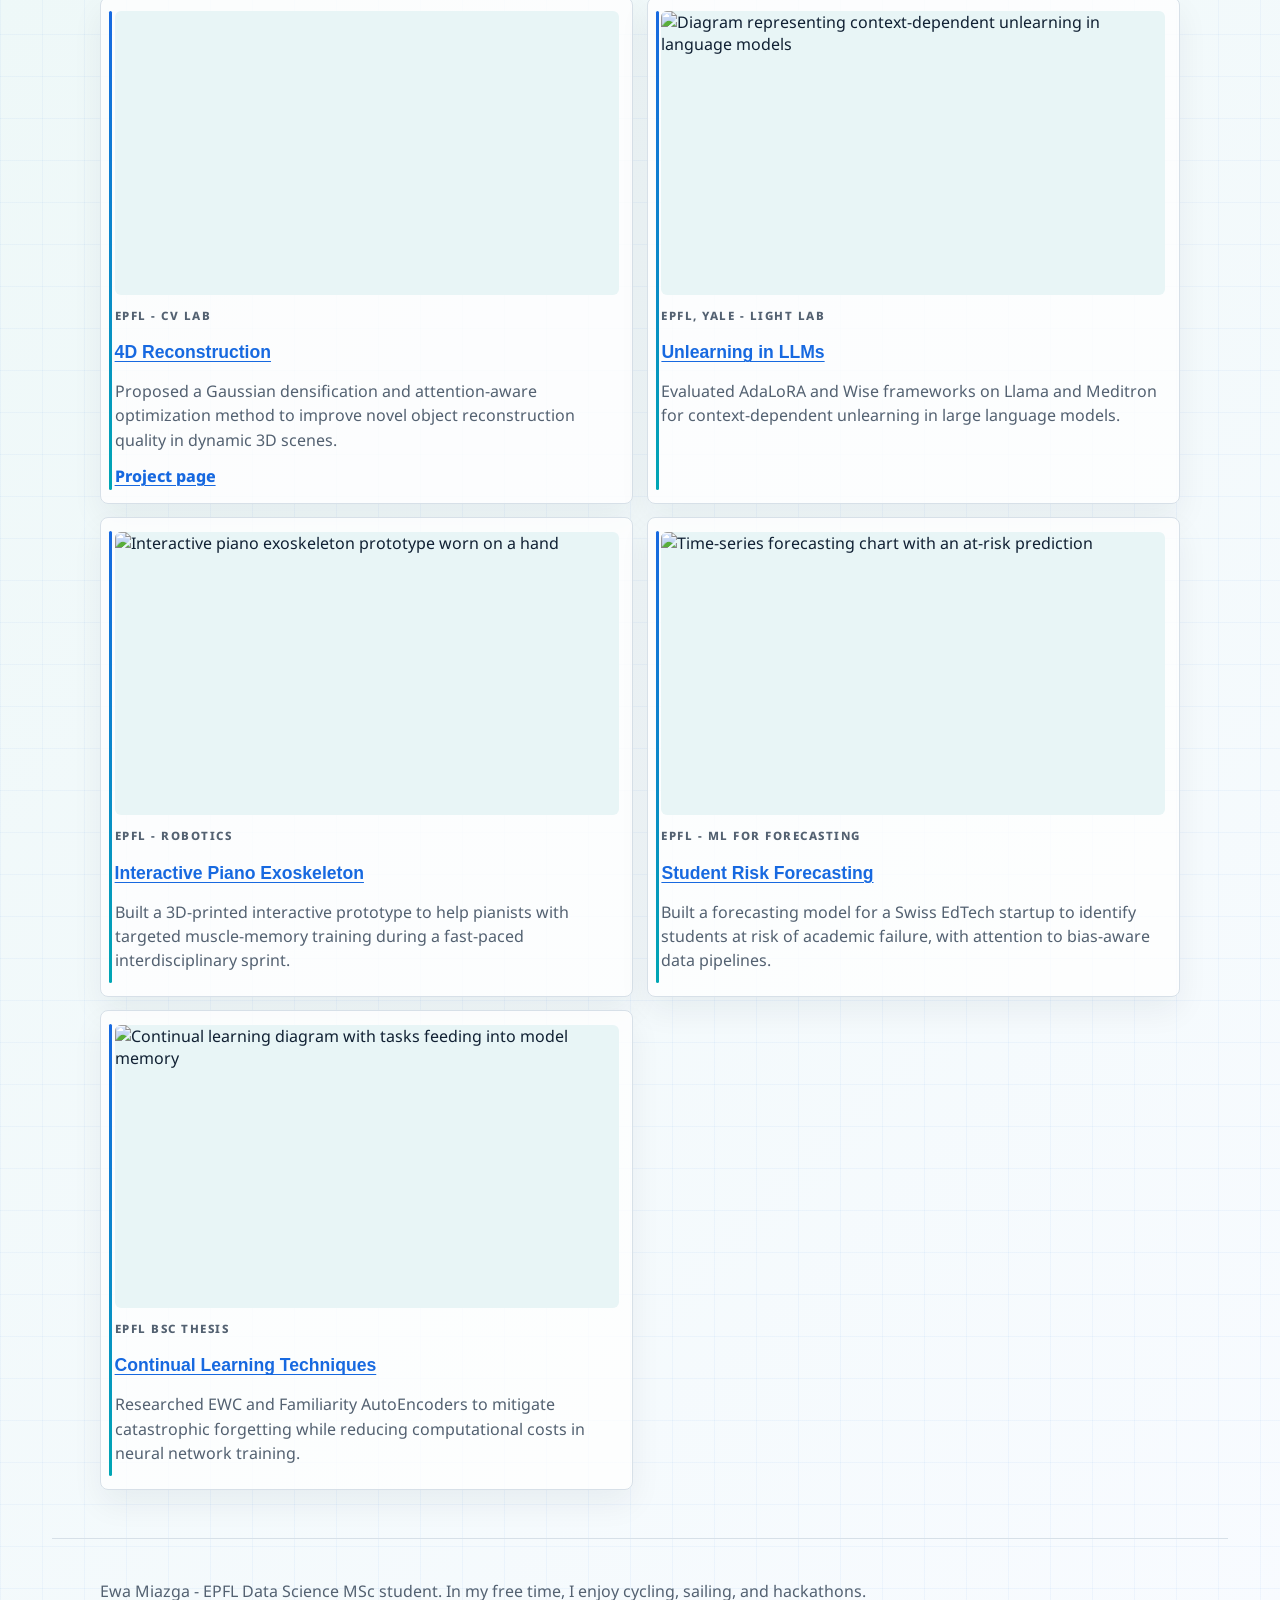
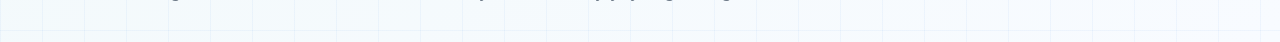
==== commit 13f31ff3: "Add ETH Zurich exchange to education" ====
--- a/index.html
+++ b/index.html
@@ -54,6 +54,12 @@
           "name": "Universita della Svizzera italiana",
           "alternateName": "USI",
           "url": "https://www.usi.ch/en"
+        },
+        {
+          "@type": "CollegeOrUniversity",
+          "name": "ETH Zürich",
+          "alternateName": "ETH Zürich",
+          "url": "https://ethz.ch/en.html"
         }
       ],
       "alumniOf": {
@@ -146,7 +152,7 @@
         <article class="timeline-item">
           <time datetime="2026-09">Sep. 2026</time>
           <div>
-            <h3>Moving to <a href="https://ethz.ch/en.html" target="_blank" rel="noopener">ETH Zurich</a></h3>
+            <h3>Moving to <a href="https://ethz.ch/en.html" target="_blank" rel="noopener">ETH Zürich</a></h3>
           </div>
         </article>
         <article class="timeline-item">
@@ -220,12 +226,26 @@
     <section id="education" class="personal-section">
       <div class="section-heading-row">
         <h2>Education</h2>
-        <a href="https://www.epfl.ch/en/" target="_blank" rel="noopener">
-          <img class="section-badge" src="./assets/epfl-logo.png" alt="EPFL logo">
-        </a>
+        <div class="education-badges">
+          <a href="https://ethz.ch/en.html" target="_blank" rel="noopener">
+            <img class="section-badge ethz-section-badge" src="./assets/ethz-logo.png" alt="ETH Zürich logo">
+          </a>
+          <a href="https://www.epfl.ch/en/" target="_blank" rel="noopener">
+            <img class="section-badge" src="./assets/epfl-logo.png" alt="EPFL logo">
+          </a>
+        </div>
       </div>
 
       <div class="credential-list">
+        <article class="credential-card">
+          <div>
+            <p class="section-label">Sep. 2026 - Present</p>
+            <h3><a href="https://ethz.ch/en.html" target="_blank" rel="noopener">ETH Zürich</a></h3>
+            <p>Exchange semester.</p>
+          </div>
+          <p class="credential-location">Zürich, Switzerland</p>
+        </article>
+
         <article class="credential-card">
           <div>
             <p class="section-label">Sep. 2024 - Jul. 2026</p>
--- a/static/css/personal-site.css
+++ b/static/css/personal-site.css
@@ -467,6 +467,12 @@
   justify-content: space-between;
 }
 
+.education-badges {
+  align-items: center;
+  display: flex;
+  gap: 1rem;
+}
+
 .section-badge {
   height: auto;
   max-height: 44px;
